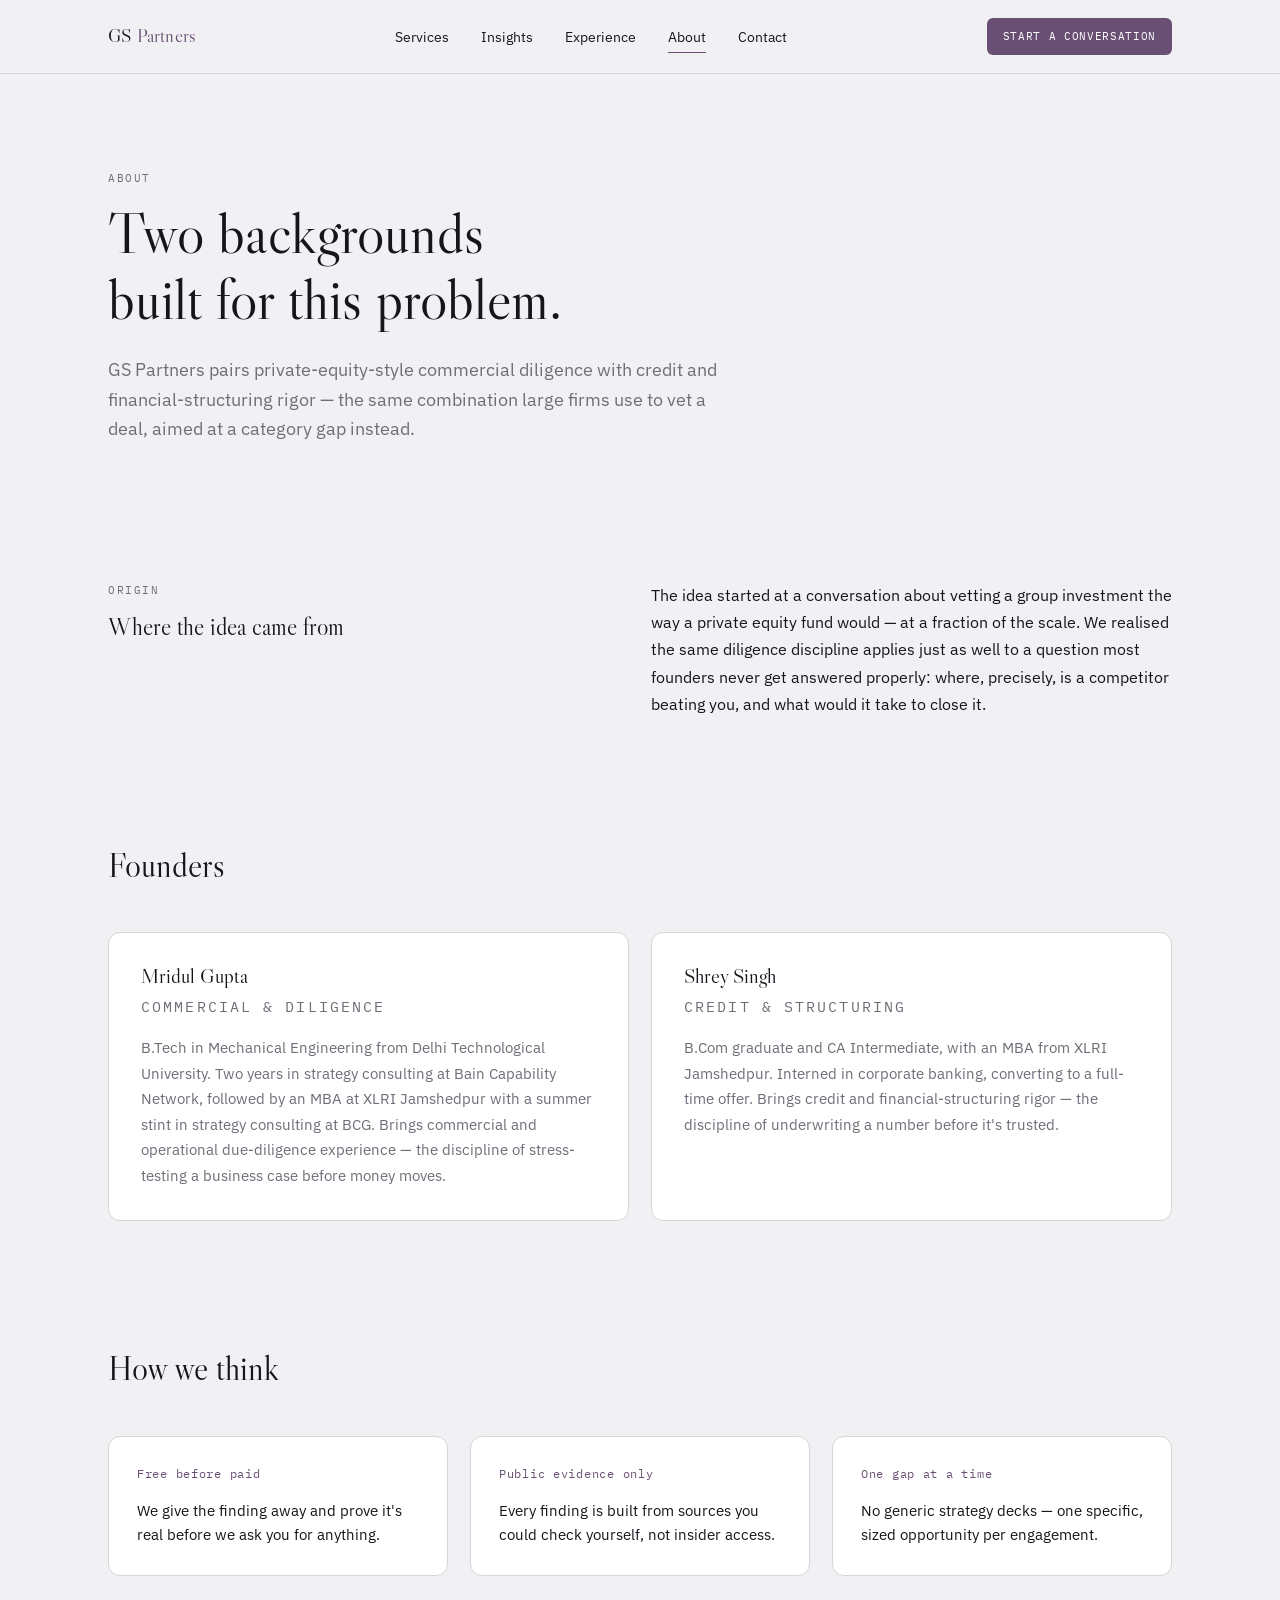
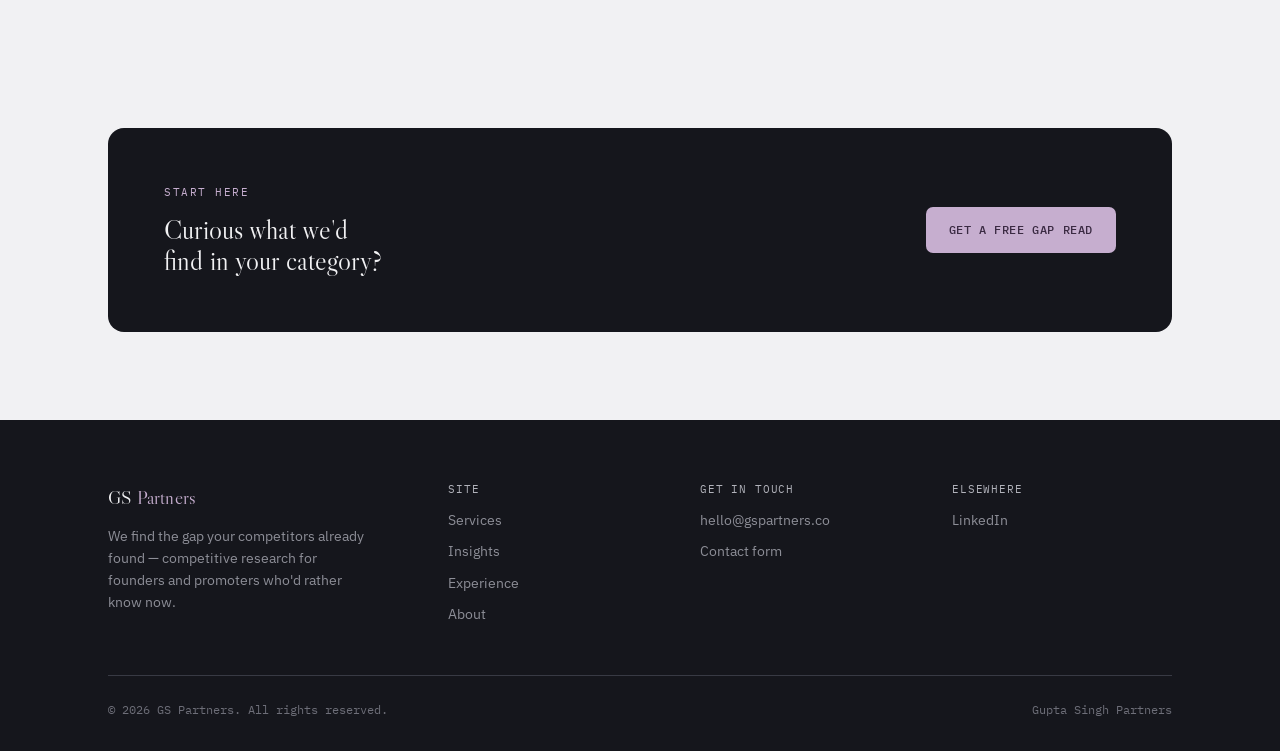
==== about.html @ dcf77522 "1st Commit" ====
<!doctype html>
<html lang="en">
<head>
<meta charset="UTF-8">
<meta name="viewport" content="width=device-width, initial-scale=1.0">
<title>About — GS Partners</title>
<meta name="description" content="GS Partners pairs private-equity-style commercial diligence with credit and financial-structuring rigor, aimed at a category gap instead of a deal.">
<link rel="preconnect" href="https://fonts.googleapis.com">
<link href="https://fonts.googleapis.com/css2?family=Libre+Caslon+Display&family=Libre+Caslon+Text:ital@0;1&family=IBM+Plex+Sans:wght@400;500;600&family=IBM+Plex+Mono:wght@400;500&display=swap" rel="stylesheet">
<link rel="stylesheet" href="css/styles.css">
</head>
<body>

<header class="site">
  <nav class="nav">
    <a href="index.html" class="wordmark">GS <span>Partners</span></a>
    <ul class="nav-links">
      <li><a href="services.html">Services</a></li>
      <li><a href="insights.html">Insights</a></li>
      <li><a href="experience.html">Experience</a></li>
      <li><a href="about.html">About</a></li>
      <li><a href="contact.html">Contact</a></li>
    </ul>
    <a href="contact.html" class="nav-cta desktop-only">Start a conversation</a>
    <button class="nav-toggle" aria-label="Menu" onclick="document.getElementById('mobileNav').classList.toggle('open')">
      <span></span><span></span><span></span>
    </button>
  </nav>
  <div class="nav-mobile" id="mobileNav">
    <a href="services.html">Services</a>
    <a href="insights.html">Insights</a>
    <a href="experience.html">Experience</a>
    <a href="about.html">About</a>
    <a href="contact.html">Contact</a>
  </div>
</header>

<main>

  <section class="hero" style="padding-bottom:40px;">
    <div class="container">
      <p class="eyebrow">About</p>
      <h1 style="max-width:15ch;">Two backgrounds built for this problem.</h1>
      <p class="lede">GS Partners pairs private-equity-style commercial diligence with credit and financial-structuring rigor — the same combination large firms use to vet a deal, aimed at a category gap instead.</p>
    </div>
  </section>

  <section class="tight">
    <div class="container">
      <div class="grid grid-2">
        <div>
          <p class="eyebrow">Origin</p>
          <h2 style="font-size:1.5rem; margin-bottom:16px;">Where the idea came from</h2>
        </div>
        <div>
          <p style="line-height:1.7; color:var(--text);">The idea started at a conversation about vetting a group investment the way a private equity fund would — at a fraction of the scale. We realised the same diligence discipline applies just as well to a question most founders never get answered properly: where, precisely, is a competitor beating you, and what would it take to close it.</p>
        </div>
      </div>
    </div>
  </section>

  <section class="tight">
    <div class="container">
      <div class="section-head">
        <h2>Founders</h2>
      </div>
      <div class="grid grid-2">
        <div class="card" style="padding:32px;">
          <h3 style="font-size:1.3rem; margin-bottom:6px;">Mridul Gupta</h3>
          <p class="eyebrow" style="margin-bottom:16px;">Commercial &amp; diligence</p>
          <p style="line-height:1.7;">B.Tech in Mechanical Engineering from Delhi Technological University. Two years in strategy consulting at Bain Capability Network, followed by an MBA at XLRI Jamshedpur with a summer stint in strategy consulting at BCG. Brings commercial and operational due-diligence experience — the discipline of stress-testing a business case before money moves.</p>
        </div>
        <div class="card" style="padding:32px;">
          <h3 style="font-size:1.3rem; margin-bottom:6px;">Shrey Singh</h3>
          <p class="eyebrow" style="margin-bottom:16px;">Credit &amp; structuring</p>
          <p style="line-height:1.7;">B.Com graduate and CA Intermediate, with an MBA from XLRI Jamshedpur. Interned in corporate banking, converting to a full-time offer. Brings credit and financial-structuring rigor — the discipline of underwriting a number before it's trusted.</p>
        </div>
      </div>
    </div>
  </section>

  <section class="tight">
    <div class="container">
      <div class="section-head">
        <h2>How we think</h2>
      </div>
      <div class="grid grid-3">
        <div class="card">
          <div class="step-num">Free before paid</div>
          <p style="color:var(--text);">We give the finding away and prove it's real before we ask you for anything.</p>
        </div>
        <div class="card">
          <div class="step-num">Public evidence only</div>
          <p style="color:var(--text);">Every finding is built from sources you could check yourself, not insider access.</p>
        </div>
        <div class="card">
          <div class="step-num">One gap at a time</div>
          <p style="color:var(--text);">No generic strategy decks — one specific, sized opportunity per engagement.</p>
        </div>
      </div>
    </div>
  </section>

  <section>
    <div class="container">
      <div class="cta-band band-ink">
        <div>
          <p class="eyebrow on-ink">Start here</p>
          <h2>Curious what we'd find in your category?</h2>
        </div>
        <a href="contact.html" class="btn btn-on-ink">Get a free gap read</a>
      </div>
    </div>
  </section>

</main>

<footer class="site">
  <div class="container">
    <div class="footer-grid">
      <div>
        <div class="wordmark" style="color:var(--paper-50);">GS <span style="color:var(--plum-300);">Partners</span></div>
        <p>We find the gap your competitors already found — competitive research for founders and promoters who'd rather know now.</p>
      </div>
      <div class="footer-col">
        <h4>Site</h4>
        <a href="services.html">Services</a>
        <a href="insights.html">Insights</a>
        <a href="experience.html">Experience</a>
        <a href="about.html">About</a>
      </div>
      <div class="footer-col">
        <h4>Get in touch</h4>
        <a href="mailto:hello@gspartners.co">hello@gspartners.co</a>
        <a href="contact.html">Contact form</a>
      </div>
      <div class="footer-col">
        <h4>Elsewhere</h4>
        <a href="#" rel="noopener">LinkedIn</a>
      </div>
    </div>
    <div class="footer-bottom">
      <span>© 2026 GS Partners. All rights reserved.</span>
      <span>Gupta Singh Partners</span>
    </div>
  </div>
</footer>

<script src="js/main.js"></script>
</body>
</html>
---- css/styles.css ----
/* ==========================================================================
   GS Partners — Flint design system
   Ink / cool paper / plum. Libre Caslon Display + IBM Plex Sans + IBM Plex Mono.
   ========================================================================== */

:root{
  /* neutrals */
  --ink-950:#15161c;
  --ink-900:#1c1d24;
  --ink-700:#383a44;
  --grey-500:#6d6e78;
  --grey-400:#8d8e97;
  --grey-300:#b1b2ba;
  --grey-200:#d6d6db;
  --grey-100:#ececee;
  --paper-50:#f1f1f3;
  --paper-0:#ffffff;

  /* accent — plum */
  --plum-900:#3a2a42;
  --plum-700:#543d5c;
  --plum-500:#6a4f74;
  --plum-400:#9c85a5;
  --plum-300:#c6aecf;
  --plum-100:#efe8f2;

  /* semantic */
  --success:#3f7d5c;
  --warning:#a8763a;
  --error:#a4433f;

  /* page tokens (light, primary) */
  --bg:var(--paper-50);
  --surface:var(--paper-0);
  --text:var(--ink-950);
  --text-muted:var(--grey-500);
  --border:var(--grey-200);
  --accent:var(--plum-500);
  --accent-hover:var(--plum-700);
  --accent-subtle:var(--plum-100);
  --accent-on:var(--paper-0);

  --maxw:1120px;
}

*, *::before, *::after{ box-sizing:border-box; }
html{ scroll-behavior:smooth; }
body{
  margin:0;
  background:var(--bg);
  color:var(--text);
  font-family:'IBM Plex Sans', ui-sans-serif, system-ui, -apple-system, sans-serif;
  -webkit-font-smoothing:antialiased;
  line-height:1.5;
}
img{ max-width:100%; display:block; }
a{ color:inherit; text-decoration:none; }
h1,h2,h3,h4{
  font-family:'Libre Caslon Display', Georgia, serif;
  font-weight:400;
  line-height:1.14;
  margin:0;
  text-wrap:balance;
}
p{ margin:0; }
.container{
  max-width:var(--maxw);
  margin:0 auto;
  padding:0 28px;
}
.eyebrow{
  font-family:'IBM Plex Mono', ui-monospace, monospace;
  font-size:11px;
  letter-spacing:0.14em;
  text-transform:uppercase;
  color:var(--text-muted);
  margin:0 0 14px;
}
.eyebrow.on-ink{ color:var(--plum-300); }

/* ---------------------------------- header ------------------------------ */
header.site{
  position:sticky;
  top:0;
  z-index:40;
  background:rgba(241,241,243,0.92);
  backdrop-filter:blur(8px);
  border-bottom:1px solid var(--border);
}
.nav{
  max-width:var(--maxw);
  margin:0 auto;
  padding:18px 28px;
  display:flex;
  align-items:center;
  justify-content:space-between;
}
.wordmark{
  font-family:'Libre Caslon Display', Georgia, serif;
  font-size:19px;
  letter-spacing:0.01em;
}
.wordmark span{ color:var(--accent); }
.nav-links{
  display:flex;
  align-items:center;
  gap:32px;
  list-style:none;
  margin:0;
  padding:0;
}
.nav-links a{
  font-size:13.5px;
  color:var(--text);
  padding:6px 0;
  border-bottom:1px solid transparent;
}
.nav-links a:hover, .nav-links a.active{
  border-bottom-color:var(--accent);
}
.nav-cta{
  font-family:'IBM Plex Mono', monospace;
  font-size:11px;
  letter-spacing:0.06em;
  text-transform:uppercase;
  background:var(--accent);
  color:var(--accent-on);
  padding:10px 16px;
  border-radius:6px;
  white-space:nowrap;
}
.nav-cta:hover{ background:var(--accent-hover); }
.nav-toggle{
  display:none;
  background:none;
  border:none;
  cursor:pointer;
  padding:6px;
}
.nav-toggle span{
  display:block;
  width:22px;
  height:2px;
  background:var(--text);
  margin:5px 0;
}
.nav-mobile{ display:none; }

@media (max-width:860px){
  .nav-links{ display:none; }
  .nav-cta.desktop-only{ display:none; }
  .nav-toggle{ display:block; }
  .nav-mobile{
    display:none;
    flex-direction:column;
    gap:2px;
    padding:0 28px 20px;
    border-bottom:1px solid var(--border);
    background:var(--bg);
  }
  .nav-mobile.open{ display:flex; }
  .nav-mobile a{
    padding:12px 0;
    font-size:14px;
    border-bottom:1px solid var(--border);
  }
  .nav-mobile a:last-child{ border-bottom:none; }
}

/* ---------------------------------- buttons ------------------------------ */
.btn{
  display:inline-flex;
  align-items:center;
  gap:8px;
  font-family:'IBM Plex Mono', monospace;
  font-size:12px;
  letter-spacing:0.05em;
  text-transform:uppercase;
  font-weight:500;
  padding:13px 22px;
  border-radius:7px;
  border:1px solid transparent;
  cursor:pointer;
}
.btn-primary{ background:var(--accent); color:var(--accent-on); }
.btn-primary:hover{ background:var(--accent-hover); }
.btn-ghost{ border-color:var(--border); color:var(--text); }
.btn-ghost:hover{ border-color:var(--accent); color:var(--accent); }
.btn-on-ink{ background:var(--plum-300); color:var(--plum-900); }
.btn-on-ink:hover{ background:var(--paper-0); }
.btn-ghost-on-ink{ border-color:var(--ink-700); color:var(--paper-50); }
.btn-ghost-on-ink:hover{ border-color:var(--plum-300); color:var(--plum-300); }

/* ---------------------------------- sections ------------------------------ */
section{ padding:88px 0; }
section.tight{ padding:64px 0; }
.band-ink{ background:var(--ink-950); color:var(--paper-50); }
.band-ink .text-muted{ color:var(--grey-400); }
.band-ink h2, .band-ink h3{ color:var(--paper-50); }

.section-head{
  max-width:640px;
  margin-bottom:48px;
}
.section-head h2{ font-size:clamp(1.6rem, 3vw, 2.1rem); margin-bottom:14px; }
.section-head p{ color:var(--text-muted); font-size:1rem; line-height:1.6; }
.band-ink .section-head p{ color:var(--grey-400); }

.text-muted{ color:var(--text-muted); }
.hr{ height:1px; background:var(--border); border:none; margin:0; }

/* ---------------------------------- hero ------------------------------ */
.hero{
  padding:96px 0 80px;
}
.hero h1{
  font-size:clamp(2.4rem, 5.4vw, 3.6rem);
  max-width:15ch;
  margin-bottom:24px;
}
.hero .lede{
  font-size:1.12rem;
  line-height:1.65;
  color:var(--text-muted);
  max-width:56ch;
  margin-bottom:34px;
}
.hero-actions{ display:flex; gap:14px; flex-wrap:wrap; }

/* ---------------------------------- cards ------------------------------ */
.grid{ display:grid; gap:22px; }
.grid-3{ grid-template-columns:repeat(3, 1fr); }
.grid-2{ grid-template-columns:repeat(2, 1fr); }
@media (max-width:860px){
  .grid-3, .grid-2{ grid-template-columns:1fr; }
}

.card{
  background:var(--surface);
  border:1px solid var(--border);
  border-radius:12px;
  padding:28px;
}
.card h3{ font-size:1.15rem; margin-bottom:10px; }
.card p{ color:var(--text-muted); font-size:0.94rem; line-height:1.6; }

.step-num{
  font-family:'IBM Plex Mono', monospace;
  font-size:12px;
  color:var(--accent);
  letter-spacing:0.06em;
  margin-bottom:16px;
}

/* article / insight card */
.article-card{
  background:var(--surface);
  border:1px solid var(--border);
  border-radius:12px;
  overflow:hidden;
  display:flex;
  flex-direction:column;
}
.article-card .thumb{
  height:140px;
  background:linear-gradient(135deg, var(--ink-950), var(--plum-700));
  position:relative;
}
.article-card .thumb .tag{
  position:absolute;
  bottom:12px; left:14px;
  font-family:'IBM Plex Mono', monospace;
  font-size:10px;
  letter-spacing:0.08em;
  text-transform:uppercase;
  color:var(--plum-100);
}
.article-card .body{ padding:22px 22px 24px; flex:1; display:flex; flex-direction:column; }
.article-card .meta{
  font-family:'IBM Plex Mono', monospace;
  font-size:10.5px;
  color:var(--text-muted);
  letter-spacing:0.04em;
  text-transform:uppercase;
  margin-bottom:10px;
}
.article-card h3{ font-size:1.1rem; margin-bottom:10px; }
.article-card p{ color:var(--text-muted); font-size:0.9rem; line-height:1.55; flex:1; }
.article-card .read{
  margin-top:16px;
  font-family:'IBM Plex Mono', monospace;
  font-size:11px;
  letter-spacing:0.05em;
  text-transform:uppercase;
  color:var(--accent);
}
.article-card.pending{ opacity:0.55; }
.article-card.pending .thumb{ background:var(--grey-200); }

/* experience card */
.exp-card{
  background:var(--surface);
  border:1px solid var(--border);
  border-radius:12px;
  padding:26px;
}
.exp-card .client{
  font-family:'IBM Plex Mono', monospace;
  font-size:11px;
  letter-spacing:0.06em;
  text-transform:uppercase;
  color:var(--accent);
  margin-bottom:10px;
}
.exp-card h3{ font-size:1.2rem; margin-bottom:12px; }
.exp-card .row{ display:flex; gap:10px; margin-bottom:8px; font-size:0.9rem; line-height:1.55; }
.exp-card .row b{ min-width:88px; flex:none; font-weight:600; }
.exp-card .row span{ color:var(--text-muted); }

/* tag pill */
.pill{
  display:inline-block;
  font-family:'IBM Plex Mono', monospace;
  font-size:10px;
  letter-spacing:0.05em;
  text-transform:uppercase;
  background:var(--accent-subtle);
  color:var(--plum-700);
  padding:5px 10px;
  border-radius:100px;
}
.band-ink .pill{ background:var(--ink-900); color:var(--plum-300); }

/* stat row */
.stats{ display:flex; gap:44px; flex-wrap:wrap; }
.stat .num{
  font-family:'IBM Plex Mono', monospace;
  font-size:2rem;
  font-variant-numeric:tabular-nums;
  color:var(--accent);
}
.band-ink .stat .num{ color:var(--plum-300); }
.stat .lbl{
  font-size:0.82rem;
  color:var(--text-muted);
  max-width:20ch;
  margin-top:4px;
}

/* CTA band */
.cta-band{
  border-radius:16px;
  padding:56px;
  display:flex;
  align-items:center;
  justify-content:space-between;
  gap:32px;
  flex-wrap:wrap;
}
.cta-band h2{ font-size:1.7rem; max-width:16ch; }

/* forms */
label{
  display:block;
  font-family:'IBM Plex Mono', monospace;
  font-size:11px;
  letter-spacing:0.05em;
  text-transform:uppercase;
  color:var(--text-muted);
  margin-bottom:8px;
}
input, textarea{
  width:100%;
  font-family:'IBM Plex Sans', sans-serif;
  font-size:0.95rem;
  padding:12px 14px;
  border:1px solid var(--border);
  border-radius:8px;
  background:var(--surface);
  color:var(--text);
}
input:focus, textarea:focus{
  outline:2px solid var(--accent);
  outline-offset:1px;
}
.field{ margin-bottom:20px; }

/* footer */
footer.site{
  background:var(--ink-950);
  color:var(--grey-400);
  padding:64px 0 32px;
  margin-top:0;
}
.footer-grid{
  display:grid;
  grid-template-columns:1.4fr 1fr 1fr 1fr;
  gap:32px;
  padding-bottom:40px;
  border-bottom:1px solid var(--ink-700);
}
@media (max-width:720px){
  .footer-grid{ grid-template-columns:1fr 1fr; }
}
.footer-grid .wordmark{ color:var(--paper-50); margin-bottom:12px; }
.footer-grid p{ font-size:0.86rem; line-height:1.6; max-width:32ch; }
.footer-col h4{
  font-family:'IBM Plex Mono', monospace;
  font-size:10.5px;
  letter-spacing:0.08em;
  text-transform:uppercase;
  color:var(--grey-300);
  margin-bottom:14px;
}
.footer-col a{
  display:block;
  font-size:0.88rem;
  color:var(--grey-400);
  margin-bottom:10px;
}
.footer-col a:hover{ color:var(--plum-300); }
.footer-bottom{
  padding-top:24px;
  display:flex;
  justify-content:space-between;
  flex-wrap:wrap;
  gap:12px;
  font-size:0.78rem;
  color:var(--grey-500);
  font-family:'IBM Plex Mono', monospace;
}

/* utility */
.mt-0{ margin-top:0; }
.flow > * + *{ margin-top:18px; }
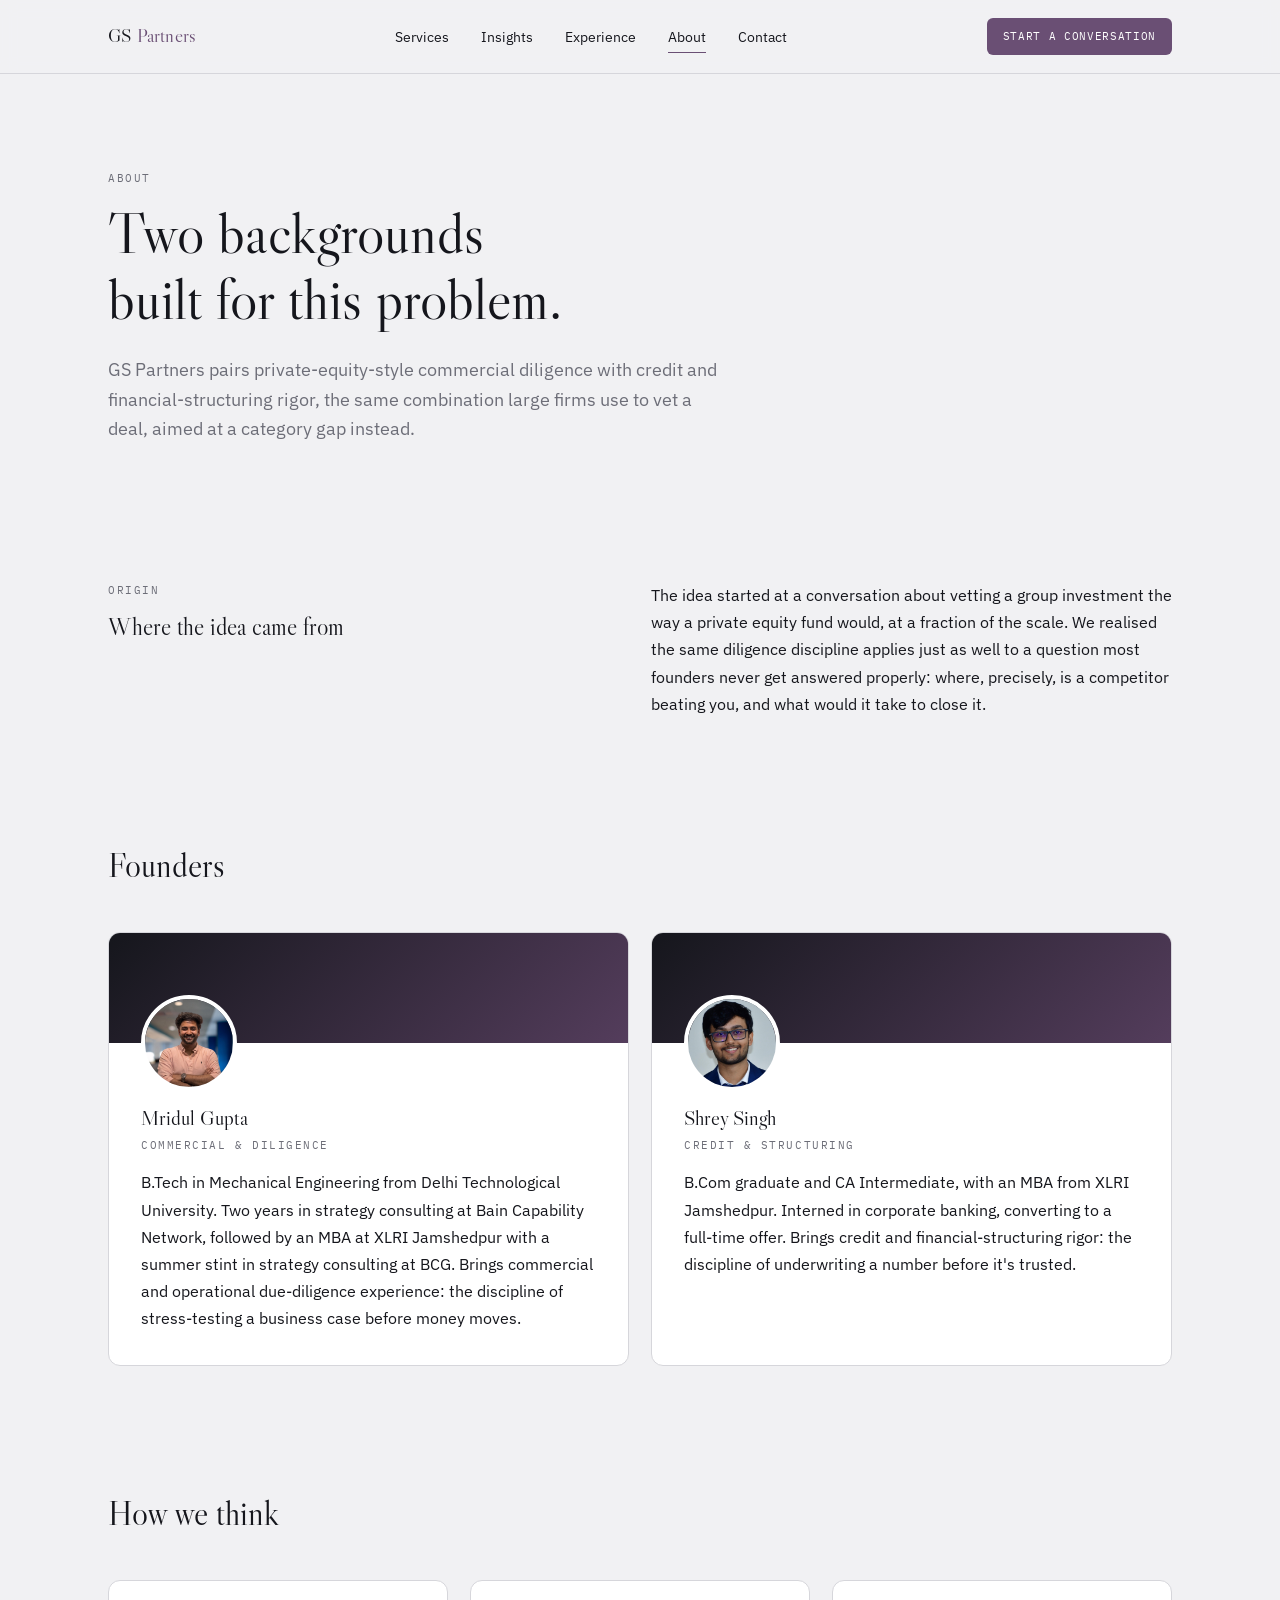
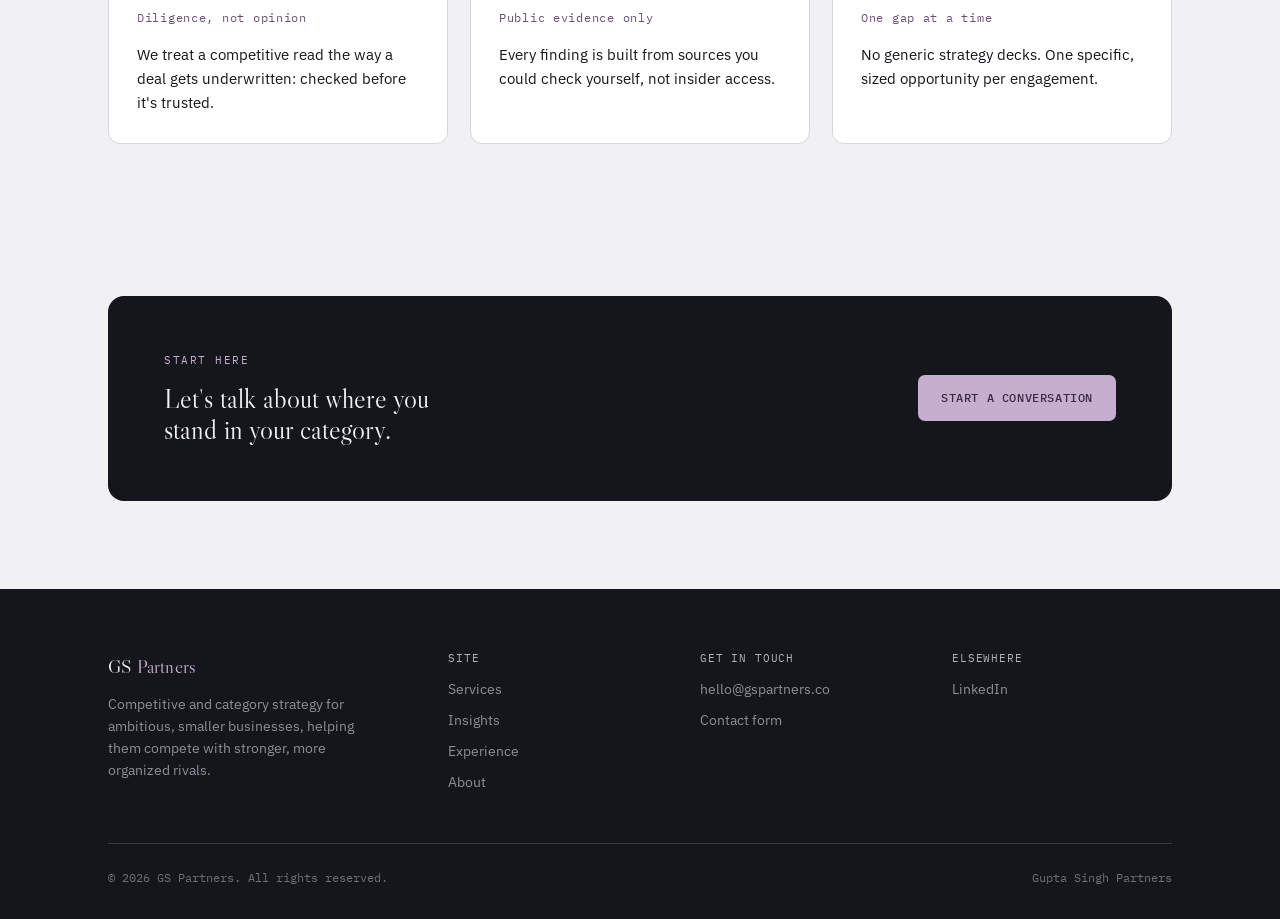
==== commit 688eee25: "Commit3" ====
--- a/about.html
+++ b/about.html
@@ -3,7 +3,7 @@
 <head>
 <meta charset="UTF-8">
 <meta name="viewport" content="width=device-width, initial-scale=1.0">
-<title>About — GS Partners</title>
+<title>About | GS Partners</title>
 <meta name="description" content="GS Partners pairs private-equity-style commercial diligence with credit and financial-structuring rigor, aimed at a category gap instead of a deal.">
 <link rel="preconnect" href="https://fonts.googleapis.com">
 <link href="https://fonts.googleapis.com/css2?family=Libre+Caslon+Display&family=Libre+Caslon+Text:ital@0;1&family=IBM+Plex+Sans:wght@400;500;600&family=IBM+Plex+Mono:wght@400;500&display=swap" rel="stylesheet">
@@ -41,7 +41,7 @@
     <div class="container">
       <p class="eyebrow">About</p>
       <h1 style="max-width:15ch;">Two backgrounds built for this problem.</h1>
-      <p class="lede">GS Partners pairs private-equity-style commercial diligence with credit and financial-structuring rigor — the same combination large firms use to vet a deal, aimed at a category gap instead.</p>
+      <p class="lede">GS Partners pairs private-equity-style commercial diligence with credit and financial-structuring rigor, the same combination large firms use to vet a deal, aimed at a category gap instead.</p>
     </div>
   </section>
 
@@ -53,7 +53,7 @@
           <h2 style="font-size:1.5rem; margin-bottom:16px;">Where the idea came from</h2>
         </div>
         <div>
-          <p style="line-height:1.7; color:var(--text);">The idea started at a conversation about vetting a group investment the way a private equity fund would — at a fraction of the scale. We realised the same diligence discipline applies just as well to a question most founders never get answered properly: where, precisely, is a competitor beating you, and what would it take to close it.</p>
+          <p style="line-height:1.7; color:var(--text);">The idea started at a conversation about vetting a group investment the way a private equity fund would, at a fraction of the scale. We realised the same diligence discipline applies just as well to a question most founders never get answered properly: where, precisely, is a competitor beating you, and what would it take to close it.</p>
         </div>
       </div>
     </div>
@@ -65,15 +65,25 @@
         <h2>Founders</h2>
       </div>
       <div class="grid grid-2">
-        <div class="card" style="padding:32px;">
-          <h3 style="font-size:1.3rem; margin-bottom:6px;">Mridul Gupta</h3>
-          <p class="eyebrow" style="margin-bottom:16px;">Commercial &amp; diligence</p>
-          <p style="line-height:1.7;">B.Tech in Mechanical Engineering from Delhi Technological University. Two years in strategy consulting at Bain Capability Network, followed by an MBA at XLRI Jamshedpur with a summer stint in strategy consulting at BCG. Brings commercial and operational due-diligence experience — the discipline of stress-testing a business case before money moves.</p>
+        <div class="founder-card">
+          <div class="founder-banner">
+            <img class="founder-photo" src="assets/img/mridul-gupta.jpg" alt="Mridul Gupta">
+          </div>
+          <div class="founder-body">
+            <h3 style="font-size:1.3rem; margin-bottom:6px;">Mridul Gupta</h3>
+            <p class="eyebrow" style="margin-bottom:16px;">Commercial &amp; diligence</p>
+            <p style="line-height:1.7;">B.Tech in Mechanical Engineering from Delhi Technological University. Two years in strategy consulting at Bain Capability Network, followed by an MBA at XLRI Jamshedpur with a summer stint in strategy consulting at BCG. Brings commercial and operational due-diligence experience: the discipline of stress-testing a business case before money moves.</p>
+          </div>
         </div>
-        <div class="card" style="padding:32px;">
-          <h3 style="font-size:1.3rem; margin-bottom:6px;">Shrey Singh</h3>
-          <p class="eyebrow" style="margin-bottom:16px;">Credit &amp; structuring</p>
-          <p style="line-height:1.7;">B.Com graduate and CA Intermediate, with an MBA from XLRI Jamshedpur. Interned in corporate banking, converting to a full-time offer. Brings credit and financial-structuring rigor — the discipline of underwriting a number before it's trusted.</p>
+        <div class="founder-card">
+          <div class="founder-banner">
+            <img class="founder-photo" src="assets/img/shrey-singh.jpg" alt="Shrey Singh">
+          </div>
+          <div class="founder-body">
+            <h3 style="font-size:1.3rem; margin-bottom:6px;">Shrey Singh</h3>
+            <p class="eyebrow" style="margin-bottom:16px;">Credit &amp; structuring</p>
+            <p style="line-height:1.7;">B.Com graduate and CA Intermediate, with an MBA from XLRI Jamshedpur. Interned in corporate banking, converting to a full-time offer. Brings credit and financial-structuring rigor: the discipline of underwriting a number before it's trusted.</p>
+          </div>
         </div>
       </div>
     </div>
@@ -86,8 +96,8 @@
       </div>
       <div class="grid grid-3">
         <div class="card">
-          <div class="step-num">Free before paid</div>
-          <p style="color:var(--text);">We give the finding away and prove it's real before we ask you for anything.</p>
+          <div class="step-num">Diligence, not opinion</div>
+          <p style="color:var(--text);">We treat a competitive read the way a deal gets underwritten: checked before it's trusted.</p>
         </div>
         <div class="card">
           <div class="step-num">Public evidence only</div>
@@ -95,7 +105,7 @@
         </div>
         <div class="card">
           <div class="step-num">One gap at a time</div>
-          <p style="color:var(--text);">No generic strategy decks — one specific, sized opportunity per engagement.</p>
+          <p style="color:var(--text);">No generic strategy decks. One specific, sized opportunity per engagement.</p>
         </div>
       </div>
     </div>
@@ -106,9 +116,9 @@
       <div class="cta-band band-ink">
         <div>
           <p class="eyebrow on-ink">Start here</p>
-          <h2>Curious what we'd find in your category?</h2>
+          <h2>Let's talk about where you stand in your category.</h2>
         </div>
-        <a href="contact.html" class="btn btn-on-ink">Get a free gap read</a>
+        <a href="contact.html" class="btn btn-on-ink">Start a conversation</a>
       </div>
     </div>
   </section>
@@ -120,7 +130,7 @@
     <div class="footer-grid">
       <div>
         <div class="wordmark" style="color:var(--paper-50);">GS <span style="color:var(--plum-300);">Partners</span></div>
-        <p>We find the gap your competitors already found — competitive research for founders and promoters who'd rather know now.</p>
+        <p>Competitive and category strategy for ambitious, smaller businesses, helping them compete with stronger, more organized rivals.</p>
       </div>
       <div class="footer-col">
         <h4>Site</h4>
--- a/css/styles.css
+++ b/css/styles.css
@@ -317,6 +317,33 @@
 .exp-card .row b{ min-width:88px; flex:none; font-weight:600; }
 .exp-card .row span{ color:var(--text-muted); }
 
+/* founder card */
+.founder-card{
+  background:var(--surface);
+  border:1px solid var(--border);
+  border-radius:12px;
+  overflow:hidden;
+}
+.founder-banner{
+  height:110px;
+  background:linear-gradient(135deg, var(--ink-950), var(--plum-700));
+  position:relative;
+}
+.founder-photo{
+  width:96px;
+  height:96px;
+  border-radius:50%;
+  object-fit:cover;
+  border:4px solid var(--surface);
+  position:absolute;
+  left:32px;
+  bottom:-48px;
+  background:var(--ink-950);
+}
+.founder-body{
+  padding:64px 32px 32px;
+}
+
 /* tag pill */
 .pill{
   display:inline-block;
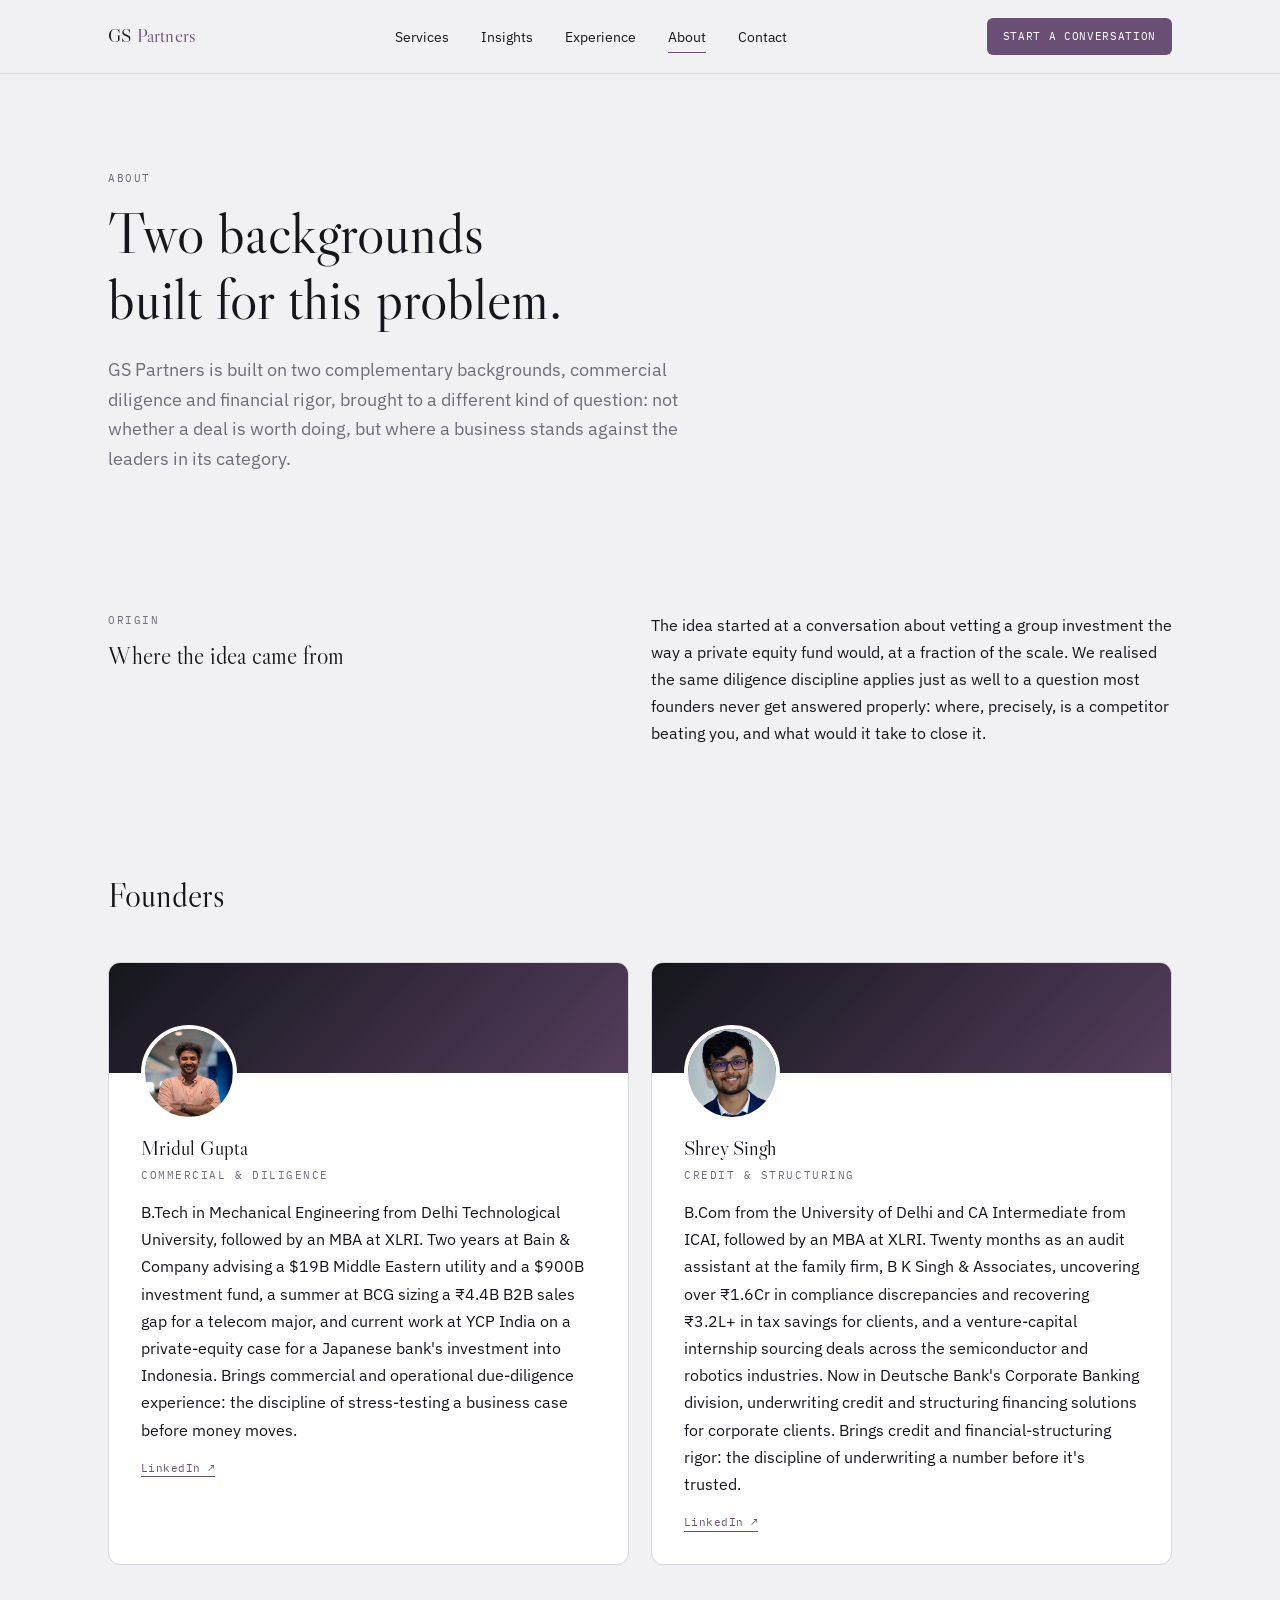
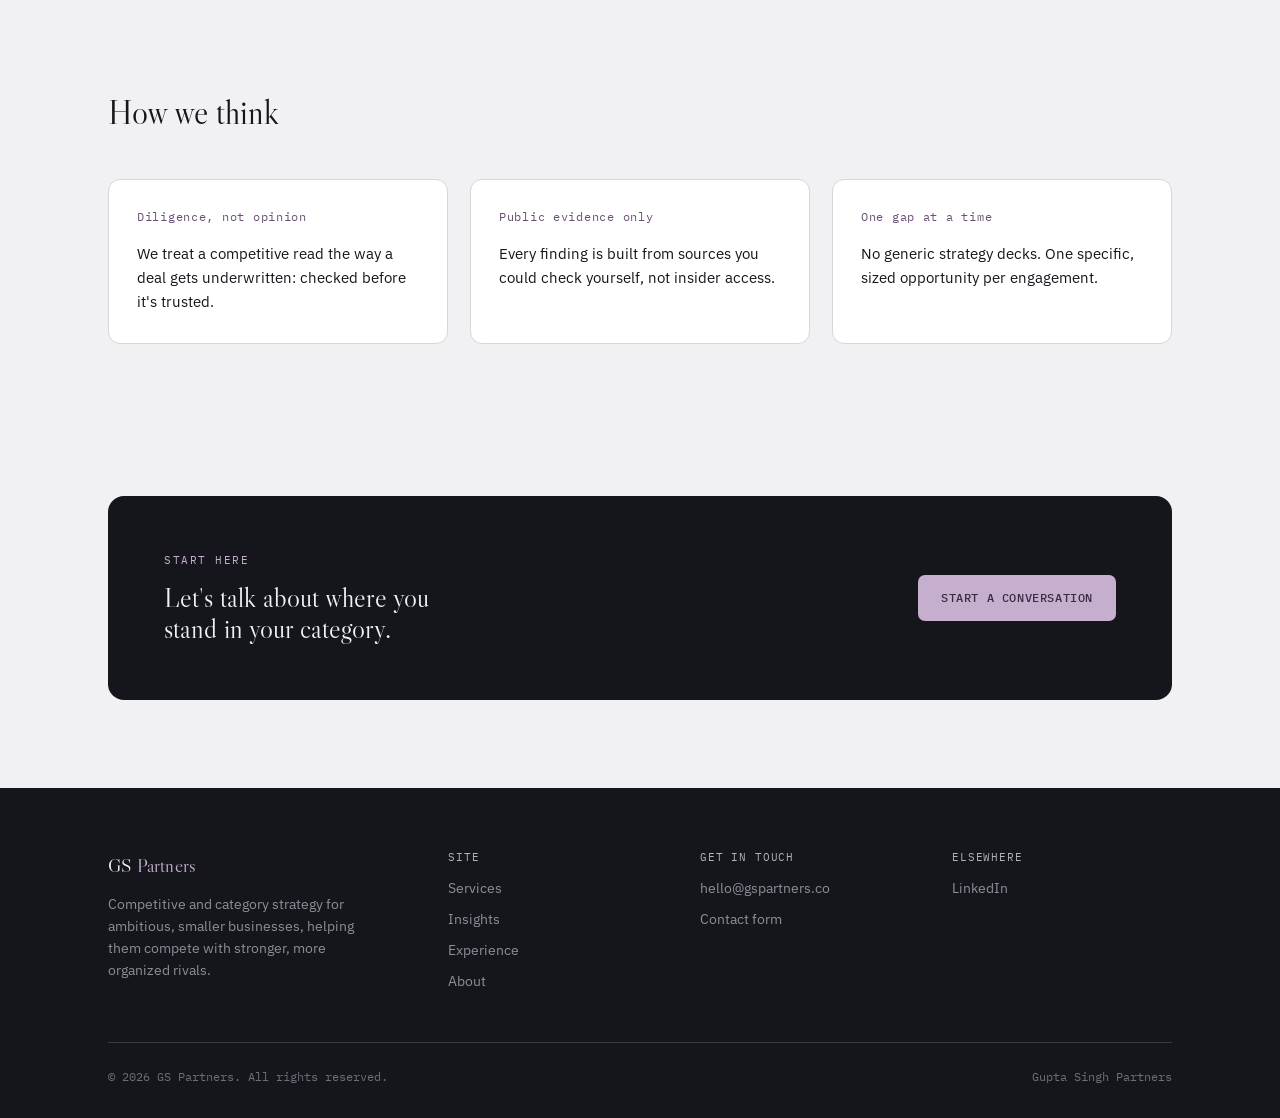
==== commit 94b42a93: "Formspree" ====
--- a/about.html
+++ b/about.html
@@ -4,7 +4,7 @@
 <meta charset="UTF-8">
 <meta name="viewport" content="width=device-width, initial-scale=1.0">
 <title>About | GS Partners</title>
-<meta name="description" content="GS Partners pairs private-equity-style commercial diligence with credit and financial-structuring rigor, aimed at a category gap instead of a deal.">
+<meta name="description" content="Two founders, complementary backgrounds: commercial diligence and financial rigor, aimed at how a business stands against its category.">
 <link rel="preconnect" href="https://fonts.googleapis.com">
 <link href="https://fonts.googleapis.com/css2?family=Libre+Caslon+Display&family=Libre+Caslon+Text:ital@0;1&family=IBM+Plex+Sans:wght@400;500;600&family=IBM+Plex+Mono:wght@400;500&display=swap" rel="stylesheet">
 <link rel="stylesheet" href="css/styles.css">
@@ -41,7 +41,7 @@
     <div class="container">
       <p class="eyebrow">About</p>
       <h1 style="max-width:15ch;">Two backgrounds built for this problem.</h1>
-      <p class="lede">GS Partners pairs private-equity-style commercial diligence with credit and financial-structuring rigor, the same combination large firms use to vet a deal, aimed at a category gap instead.</p>
+      <p class="lede">GS Partners is built on two complementary backgrounds, commercial diligence and financial rigor, brought to a different kind of question: not whether a deal is worth doing, but where a business stands against the leaders in its category.</p>
     </div>
   </section>
 
@@ -72,7 +72,8 @@
           <div class="founder-body">
             <h3 style="font-size:1.3rem; margin-bottom:6px;">Mridul Gupta</h3>
             <p class="eyebrow" style="margin-bottom:16px;">Commercial &amp; diligence</p>
-            <p style="line-height:1.7;">B.Tech in Mechanical Engineering from Delhi Technological University. Two years in strategy consulting at Bain Capability Network, followed by an MBA at XLRI Jamshedpur with a summer stint in strategy consulting at BCG. Brings commercial and operational due-diligence experience: the discipline of stress-testing a business case before money moves.</p>
+            <p style="line-height:1.7;">B.Tech in Mechanical Engineering from Delhi Technological University, followed by an MBA at XLRI. Two years at Bain &amp; Company advising a $19B Middle Eastern utility and a $900B investment fund, a summer at BCG sizing a ₹4.4B B2B sales gap for a telecom major, and current work at YCP India on a private-equity case for a Japanese bank's investment into Indonesia. Brings commercial and operational due-diligence experience: the discipline of stress-testing a business case before money moves.</p>
+            <a href="https://www.linkedin.com/in/thisismrids/" target="_blank" rel="noopener" style="display:inline-block; margin-top:16px; font-family:'IBM Plex Mono', monospace; font-size:11px; letter-spacing:0.04em; color:var(--accent); border-bottom:1px solid var(--accent);">LinkedIn ↗</a>
           </div>
         </div>
         <div class="founder-card">
@@ -82,7 +83,8 @@
           <div class="founder-body">
             <h3 style="font-size:1.3rem; margin-bottom:6px;">Shrey Singh</h3>
             <p class="eyebrow" style="margin-bottom:16px;">Credit &amp; structuring</p>
-            <p style="line-height:1.7;">B.Com graduate and CA Intermediate, with an MBA from XLRI Jamshedpur. Interned in corporate banking, converting to a full-time offer. Brings credit and financial-structuring rigor: the discipline of underwriting a number before it's trusted.</p>
+            <p style="line-height:1.7;">B.Com from the University of Delhi and CA Intermediate from ICAI, followed by an MBA at XLRI. Twenty months as an audit assistant at the family firm, B K Singh &amp; Associates, uncovering over ₹1.6Cr in compliance discrepancies and recovering ₹3.2L+ in tax savings for clients, and a venture-capital internship sourcing deals across the semiconductor and robotics industries. Now in Deutsche Bank's Corporate Banking division, underwriting credit and structuring financing solutions for corporate clients. Brings credit and financial-structuring rigor: the discipline of underwriting a number before it's trusted.</p>
+            <a href="https://www.linkedin.com/in/shrey-singh-69398b198/" target="_blank" rel="noopener" style="display:inline-block; margin-top:16px; font-family:'IBM Plex Mono', monospace; font-size:11px; letter-spacing:0.04em; color:var(--accent); border-bottom:1px solid var(--accent);">LinkedIn ↗</a>
           </div>
         </div>
       </div>
--- a/css/styles.css
+++ b/css/styles.css
@@ -303,7 +303,10 @@
   border:1px solid var(--border);
   border-radius:12px;
   padding:26px;
-}
+  display:flex;
+  flex-direction:column;
+}
+.exp-card-top{ min-height:96px; }
 .exp-card .client{
   font-family:'IBM Plex Mono', monospace;
   font-size:11px;
@@ -313,9 +316,15 @@
   margin-bottom:10px;
 }
 .exp-card h3{ font-size:1.2rem; margin-bottom:12px; }
-.exp-card .row{ display:flex; gap:10px; margin-bottom:8px; font-size:0.9rem; line-height:1.55; }
+.exp-card .row{ display:flex; gap:10px; font-size:0.9rem; line-height:1.55; }
 .exp-card .row b{ min-width:88px; flex:none; font-weight:600; }
 .exp-card .row span{ color:var(--text-muted); }
+.exp-divider{
+  border:none;
+  border-top:1px solid var(--border);
+  margin:18px 0;
+}
+.exp-card > p{ color:var(--text-muted); font-size:0.9rem; line-height:1.6; }
 
 /* founder card */
 .founder-card{
@@ -410,7 +419,28 @@
   outline:2px solid var(--accent);
   outline-offset:1px;
 }
+input.invalid, textarea.invalid{
+  border-color:var(--error);
+}
+input.invalid:focus, textarea.invalid:focus{
+  outline-color:var(--error);
+}
 .field{ margin-bottom:20px; }
+.field-error{
+  display:block;
+  font-family:'IBM Plex Mono', monospace;
+  font-size:11px;
+  color:var(--error);
+  margin-top:6px;
+}
+.form-status{
+  display:none;
+  margin-top:16px;
+  font-size:0.9rem;
+  line-height:1.5;
+}
+.form-status.success{ display:block; color:var(--success); }
+.form-status.error{ display:block; color:var(--error); }
 
 /* footer */
 footer.site{
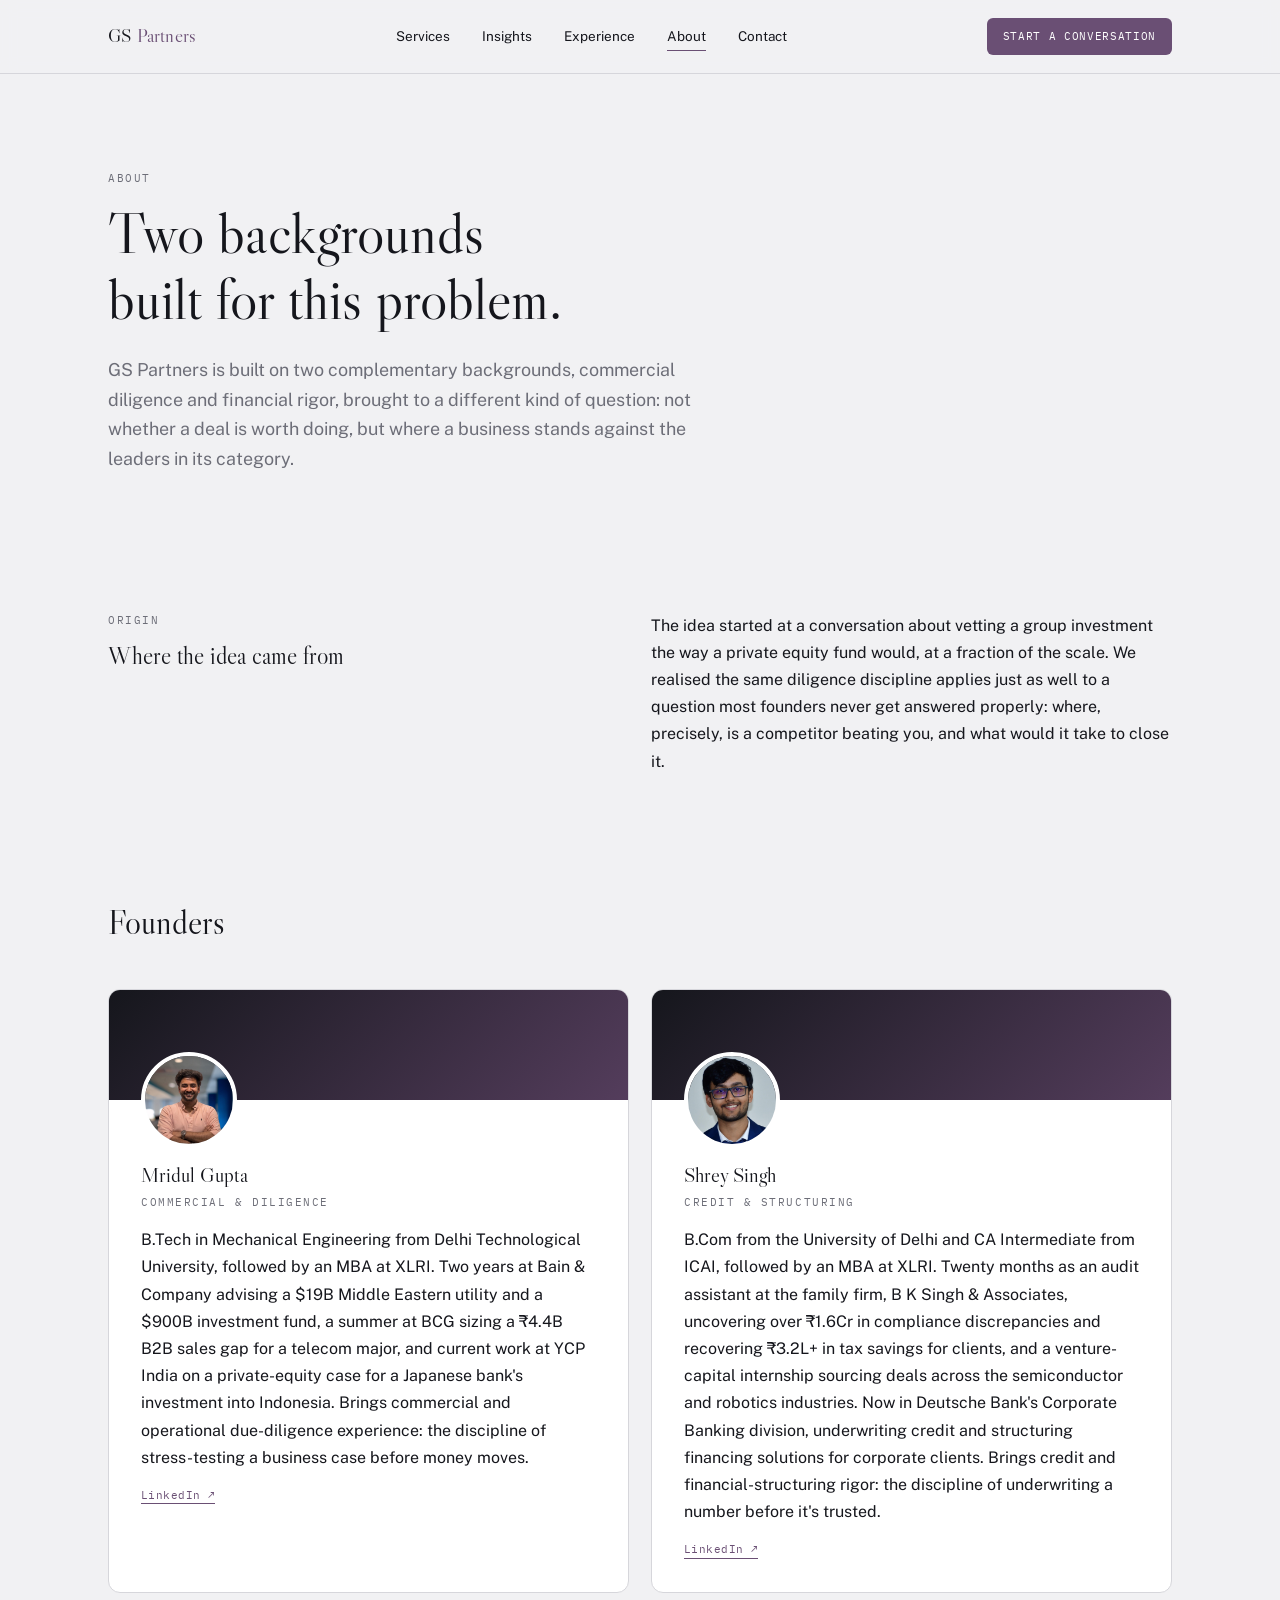
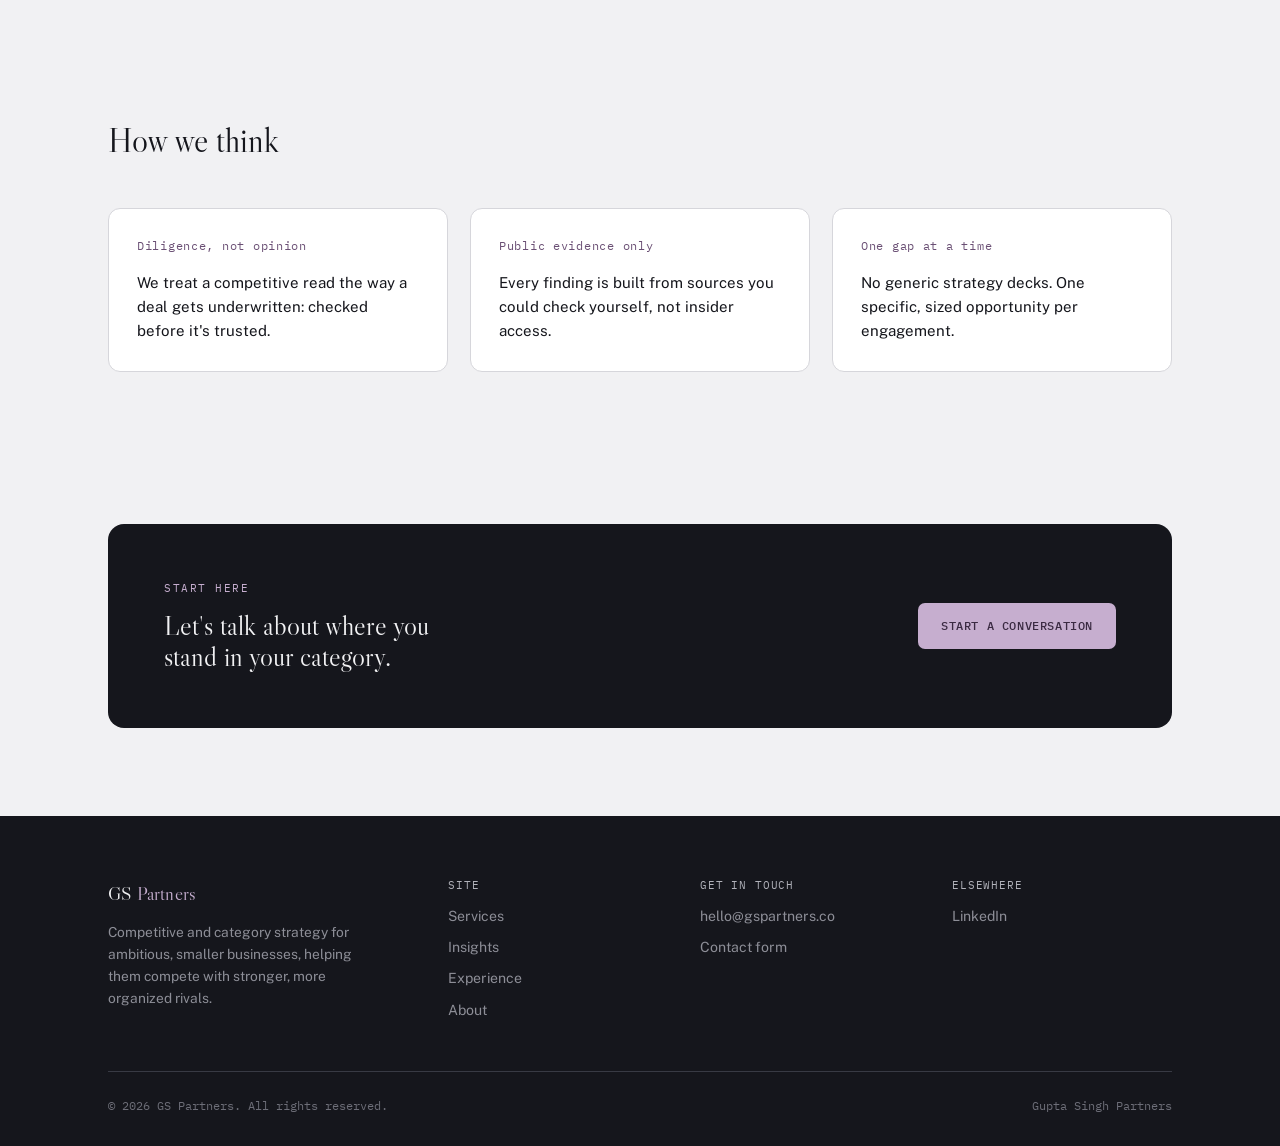
==== commit cd8bdd8e: "Font Change" ====
--- a/about.html
+++ b/about.html
@@ -6,7 +6,7 @@
 <title>About | GS Partners</title>
 <meta name="description" content="Two founders, complementary backgrounds: commercial diligence and financial rigor, aimed at how a business stands against its category.">
 <link rel="preconnect" href="https://fonts.googleapis.com">
-<link href="https://fonts.googleapis.com/css2?family=Libre+Caslon+Display&family=Libre+Caslon+Text:ital@0;1&family=IBM+Plex+Sans:wght@400;500;600&family=IBM+Plex+Mono:wght@400;500&display=swap" rel="stylesheet">
+<link href="https://fonts.googleapis.com/css2?family=Libre+Caslon+Display&family=Libre+Caslon+Text:ital@0;1&family=Public+Sans:wght@400;500;600&family=IBM+Plex+Mono:wght@400;500&display=swap" rel="stylesheet">
 <link rel="stylesheet" href="css/styles.css">
 </head>
 <body>
--- a/css/styles.css
+++ b/css/styles.css
@@ -1,6 +1,6 @@
 /* ==========================================================================
    GS Partners — Flint design system
-   Ink / cool paper / plum. Libre Caslon Display + IBM Plex Sans + IBM Plex Mono.
+   Ink / cool paper / plum. Libre Caslon Display + Public Sans + IBM Plex Mono.
    ========================================================================== */
 
 :root{
@@ -49,7 +49,7 @@
   margin:0;
   background:var(--bg);
   color:var(--text);
-  font-family:'IBM Plex Sans', ui-sans-serif, system-ui, -apple-system, sans-serif;
+  font-family:'Public Sans', ui-sans-serif, system-ui, -apple-system, sans-serif;
   -webkit-font-smoothing:antialiased;
   line-height:1.5;
 }
@@ -407,7 +407,7 @@
 }
 input, textarea{
   width:100%;
-  font-family:'IBM Plex Sans', sans-serif;
+  font-family:'Public Sans', sans-serif;
   font-size:0.95rem;
   padding:12px 14px;
   border:1px solid var(--border);
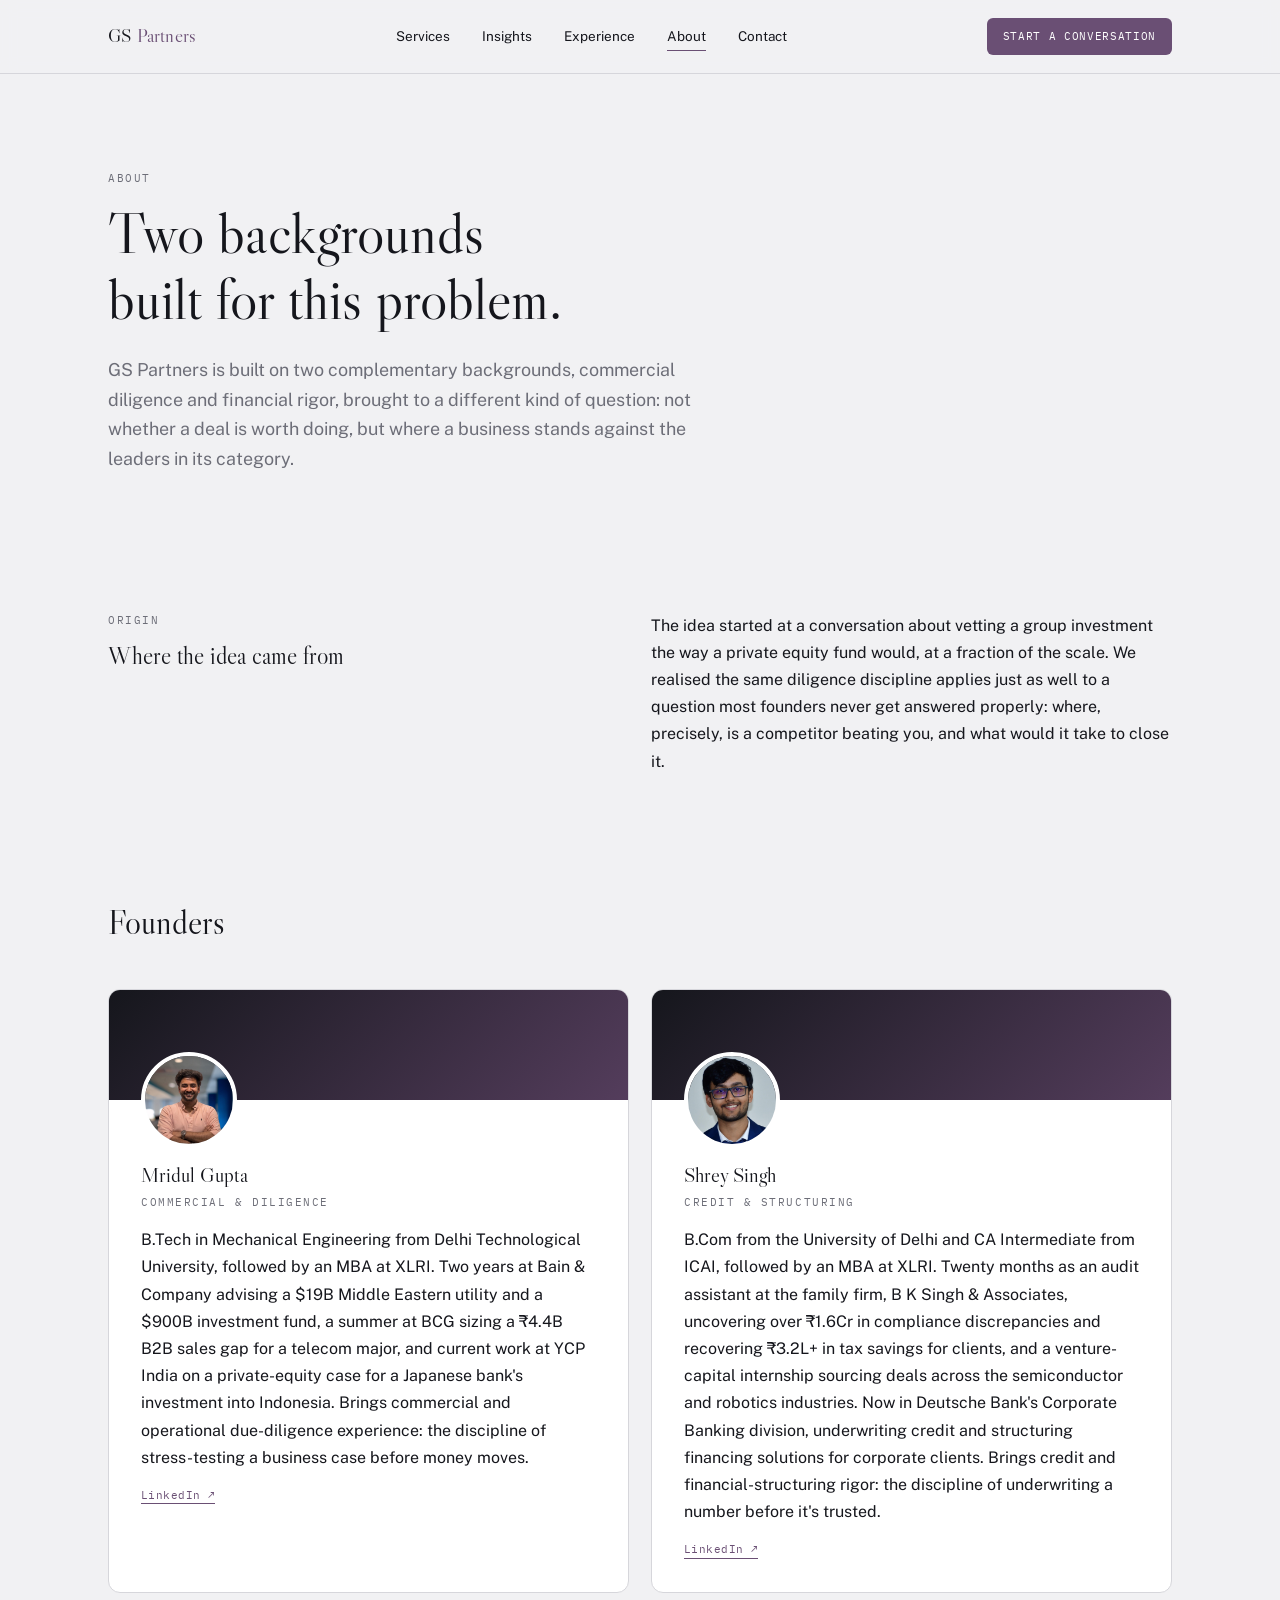
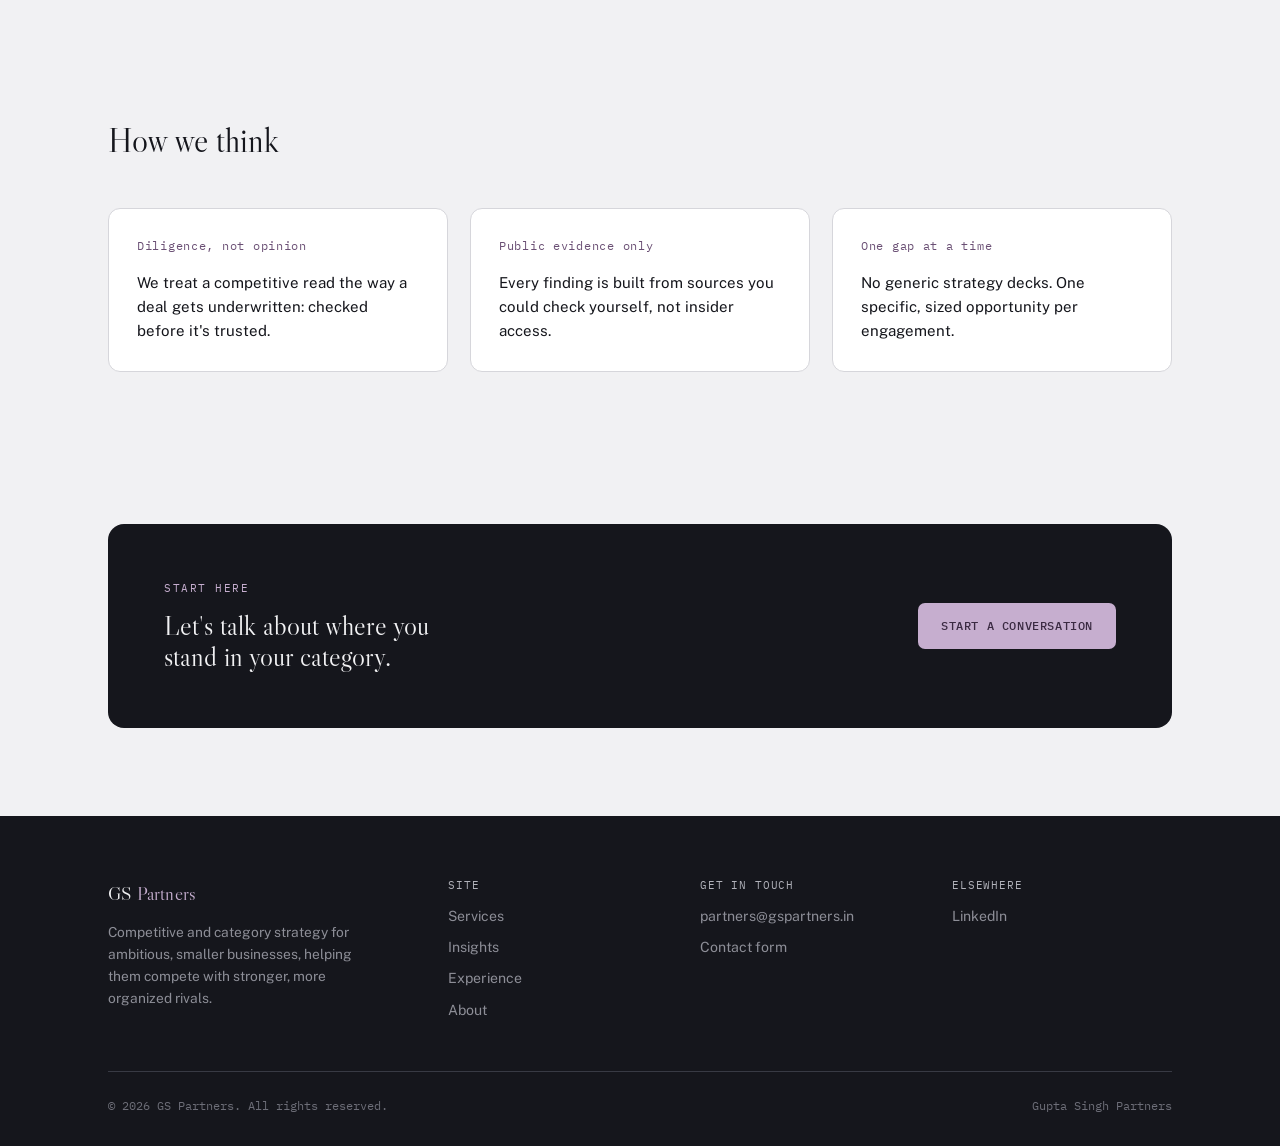
==== commit ce784539: "email update" ====
--- a/about.html
+++ b/about.html
@@ -3,6 +3,7 @@
 <head>
 <meta charset="UTF-8">
 <meta name="viewport" content="width=device-width, initial-scale=1.0">
+<link rel="icon" type="image/png" href="assets/img/favicon.png">
 <title>About | GS Partners</title>
 <meta name="description" content="Two founders, complementary backgrounds: commercial diligence and financial rigor, aimed at how a business stands against its category.">
 <link rel="preconnect" href="https://fonts.googleapis.com">
@@ -143,7 +144,7 @@
       </div>
       <div class="footer-col">
         <h4>Get in touch</h4>
-        <a href="mailto:hello@gspartners.co">hello@gspartners.co</a>
+        <a href="mailto:partners@gspartners.in">partners@gspartners.in</a>
         <a href="contact.html">Contact form</a>
       </div>
       <div class="footer-col">
